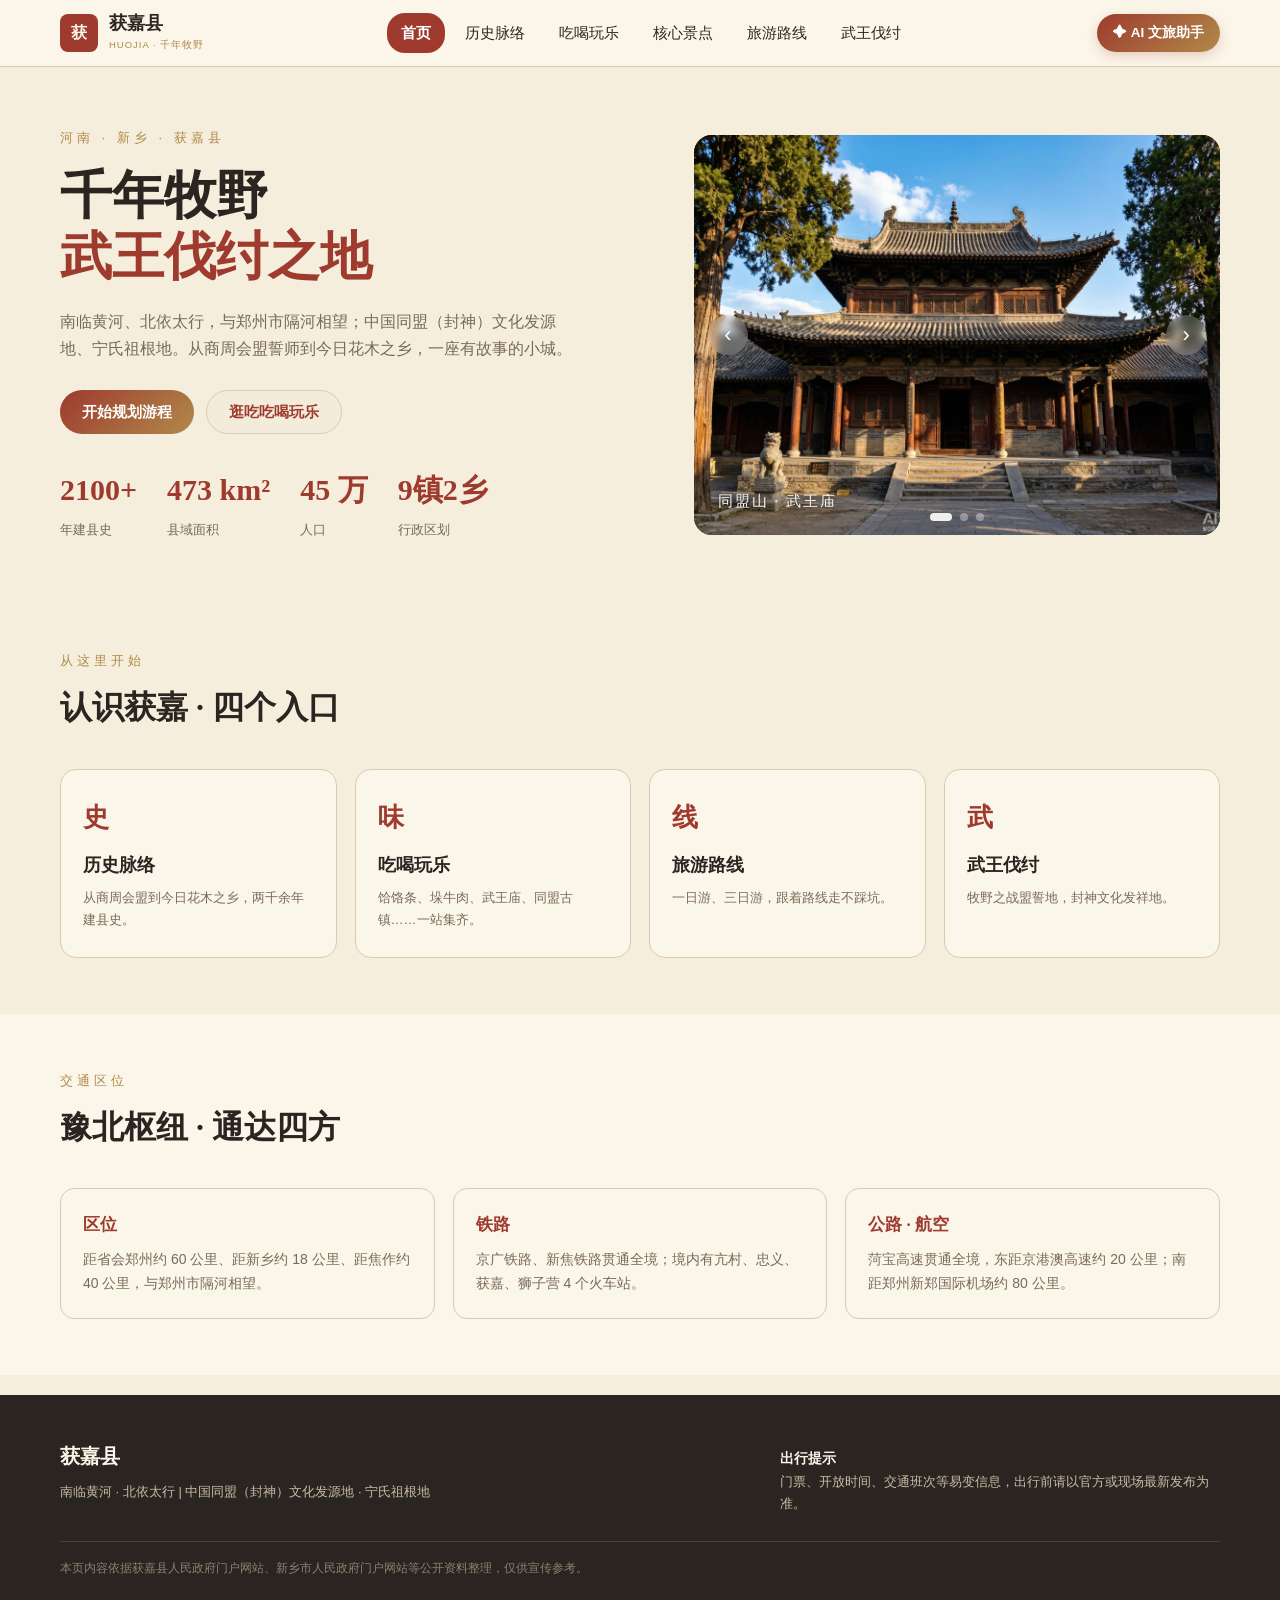
==== index.html @ 77fca11f "init" ====
<!DOCTYPE html>
<html lang="zh-CN">
<head>
<meta charset="UTF-8">
<meta name="viewport" content="width=device-width, initial-scale=1.0">
<title>获嘉县 · 千年牧野 武王伐纣之地</title>
<link rel="stylesheet" href="style.css">
</head>
<body>

<header class="nav">
  <div class="nav-in">
    <a class="brand" href="index.html">
      <span class="seal">获</span>
      <span class="brand-text"><b>获嘉县</b><small>HUOJIA · 千年牧野</small></span>
    </a>
    <nav class="nav-links" id="navLinks">
      <a href="index.html" class="active">首页</a>
      <a href="history.html">历史脉络</a>
      <a href="life.html">吃喝玩乐</a>
      <a href="spots.html">核心景点</a>
      <a href="routes.html">旅游路线</a>
      <a href="wuwang.html">武王伐纣</a>
    </nav>
    <div class="nav-right">
      <button class="ai-btn" onclick="openChat()">✦ AI 文旅助手</button>
      <button class="menu-btn" onclick="toggleMenu()">☰</button>
    </div>
  </div>
</header>

<div class="hero">
  <div class="wrap hero-grid">
    <div>
      <div class="eyebrow">河南 · 新乡 · 获嘉县</div>
      <h1>千年牧野<br><em>武王伐纣之地</em></h1>
      <p class="sub">南临黄河、北依太行，与郑州市隔河相望；中国同盟（封神）文化发源地、宁氏祖根地。从商周会盟誓师到今日花木之乡，一座有故事的小城。</p>
      <div class="cta-row">
        <a class="btn btn-primary" href="routes.html">开始规划游程</a>
        <a class="btn btn-ghost" href="life.html">逛吃吃喝玩乐</a>
      </div>
      <div class="stats">
        <div class="stat"><b>2100+</b><span>年建县史</span></div>
        <div class="stat"><b>473 km²</b><span>县域面积</span></div>
        <div class="stat"><b>45 万</b><span>人口</span></div>
        <div class="stat"><b>9镇2乡</b><span>行政区划</span></div>
      </div>
    </div>
    <div class="hero-visual carousel" data-auto="5000">
      <div class="carousel-track">
        <div class="carousel-slide active"><img src="images/carousel-2.png" alt="同盟山武王庙"><div class="cap">同盟山 · 武王庙</div></div>
        <div class="carousel-slide"><img src="images/carousel-1.png" alt="同盟古镇袁家村"><div class="cap">同盟古镇 · 袁家村</div></div>
        <div class="carousel-slide"><img src="images/carousel-3.png" alt="获嘉月季花海"><div class="cap">花木之乡 · 月季花海</div></div>
      </div>
      <button class="carousel-prev" aria-label="上一张">‹</button>
      <button class="carousel-next" aria-label="下一张">›</button>
      <div class="carousel-dots"><span class="active"></span><span></span><span></span></div>
    </div>
  </div>
</div>

<section>
  <div class="wrap">
    <div class="sec-head">
      <div class="eyebrow">从这里开始</div>
      <h2>认识获嘉 · 四个入口</h2>
    </div>
    <div class="entry-grid">
      <a class="entry" href="history.html"><div class="ico">史</div><h3>历史脉络</h3><p>从商周会盟到今日花木之乡，两千余年建县史。</p></a>
      <a class="entry" href="life.html"><div class="ico">味</div><h3>吃喝玩乐</h3><p>饸饹条、垛牛肉、武王庙、同盟古镇……一站集齐。</p></a>
      <a class="entry" href="routes.html"><div class="ico">线</div><h3>旅游路线</h3><p>一日游、三日游，跟着路线走不踩坑。</p></a>
      <a class="entry" href="wuwang.html"><div class="ico">武</div><h3>武王伐纣</h3><p>牧野之战盟誓地，封神文化发祥地。</p></a>
    </div>
  </div>
</section>

<section class="band">
  <div class="wrap">
    <div class="sec-head">
      <div class="eyebrow">交通区位</div>
      <h2>豫北枢纽 · 通达四方</h2>
    </div>
    <div class="traffic">
      <div class="t-item"><h3>区位</h3><p>距省会郑州约 60 公里、距新乡约 18 公里、距焦作约 40 公里，与郑州市隔河相望。</p></div>
      <div class="t-item"><h3>铁路</h3><p>京广铁路、新焦铁路贯通全境；境内有亢村、忠义、获嘉、狮子营 4 个火车站。</p></div>
      <div class="t-item"><h3>公路 · 航空</h3><p>菏宝高速贯通全境，东距京港澳高速约 20 公里；南距郑州新郑国际机场约 80 公里。</p></div>
    </div>
  </div>
</section>

<footer>
  <div class="wrap">
    <div class="f-top">
      <div><b>获嘉县</b><div class="f-note">南临黄河 · 北依太行 | 中国同盟（封神）文化发源地 · 宁氏祖根地</div></div>
      <div class="f-note"><b style="font-size:14px">出行提示</b><br>门票、开放时间、交通班次等易变信息，出行前请以官方或现场最新发布为准。</div>
    </div>
    <div class="f-line"></div>
    <div class="f-copy">本页内容依据获嘉县人民政府门户网站、新乡市人民政府门户网站等公开资料整理，仅供宣传参考。</div>
  </div>
</footer>

<!-- AI 对话浮层 -->
<div class="chat-mask" id="chatMask" onclick="if(event.target===this)closeChat()">
  <div class="chat-panel">
    <div class="chat-head">
      <span>✦</span><span class="tt">AI 文旅智能体</span><span class="st">在线</span>
      <button class="x" onclick="closeChat()">×</button>
    </div>
    <div class="chat-body" id="chatBody">
      <div class="msg ai">你好，我是获嘉文旅智能体，可以帮你规划游程、推荐美食景点。</div>
      <div class="chips">
        <button onclick="ask('3天研学路线')">3天研学路线</button>
        <button onclick="ask('特色美食推荐')">特色美食推荐</button>
        <button onclick="ask('武王伐纣玩法')">武王伐纣玩法</button>
      </div>
    </div>
    <div class="chat-input">
      <input id="chatInput" placeholder="描述你的研学需求…">
      <button onclick="ask(document.getElementById('chatInput').value)">↑</button>
    </div>
  </div>
</div>

<script src="app.js"></script>
</body>
</html>
---- style.css ----
/* 获嘉县旅游网站 · 共享样式 */
:root{
  --bg:#F5EEDC; --surface:#FBF6EA; --surface2:#F4ECDB;
  --ink:#2B2521; --sub:#7A6A57; --muted:#9A8C78;
  --bronze:#B0894A; --cinnabar:#9E3B2E; --line:#D9CBB0;
  --jade:#6E7F4E; --terra:#8A5A44; --gold:#D9A05B;
  --serif:"Noto Serif SC","Songti SC","SimSun","STSong",serif;
  --sans:"Noto Sans SC","PingFang SC","Microsoft YaHei",sans-serif;
}
*{margin:0;padding:0;box-sizing:border-box;-webkit-tap-highlight-color:transparent}
html{scroll-behavior:smooth}
body{font-family:var(--sans);color:var(--ink);background:var(--bg);line-height:1.7}
a{color:inherit;text-decoration:none}
button{font-family:inherit;cursor:pointer;border:none;background:none}
img{max-width:100%;display:block}
.wrap{max-width:1200px;margin:0 auto;padding:0 20px}

/* 导航 */
.nav{position:sticky;top:0;z-index:50;background:rgba(251,246,234,.97);border-bottom:1px solid var(--line);backdrop-filter:blur(6px)}
.nav-in{max-width:1200px;margin:0 auto;padding:0 20px;height:66px;display:flex;align-items:center;justify-content:space-between;gap:16px}
.brand{display:flex;align-items:center;gap:11px}
.seal{width:38px;height:38px;background:var(--cinnabar);border-radius:8px;color:#FBF6EA;font-family:var(--serif);font-weight:700;font-size:16px;display:flex;align-items:center;justify-content:center;flex:none}
.brand-text{line-height:1.15}
.brand-text b{font-family:var(--serif);font-size:18px;display:block}
.brand-text small{font-size:9.5px;color:var(--bronze);letter-spacing:1px}
.nav-links{display:flex;gap:6px;align-items:center}
.nav-links a{padding:7px 14px;border-radius:18px;font-size:15px;color:var(--ink)}
.nav-links a:hover{background:var(--surface2)}
.nav-links a.active{background:var(--cinnabar);color:#fff;font-weight:600}
.nav-right{display:flex;align-items:center;gap:10px}
.ai-btn{display:flex;align-items:center;gap:6px;height:38px;padding:0 16px;border-radius:19px;color:#fff;font-size:13.5px;font-weight:600;background:linear-gradient(135deg,#9E3B2E,#B0894A);box-shadow:0 4px 12px rgba(158,59,46,.22)}
.menu-btn{display:none;font-size:22px;color:var(--ink);padding:4px 8px}

/* Hero */
.hero{padding:60px 0 52px}
.hero-grid{display:grid;grid-template-columns:1.05fr .95fr;gap:52px;align-items:center}
.eyebrow{font-size:13px;color:var(--bronze);letter-spacing:4px;margin-bottom:16px}
.hero h1{font-family:var(--serif);font-size:52px;line-height:1.18;font-weight:800}
.hero h1 em{font-style:normal;color:var(--cinnabar)}
.hero .sub{font-size:16px;color:var(--sub);margin:20px 0 28px;max-width:520px}
.cta-row{display:flex;gap:12px;flex-wrap:wrap}
.btn{display:inline-flex;align-items:center;gap:6px;height:44px;padding:0 22px;border-radius:22px;font-size:14.5px;font-weight:600}
.btn-primary{background:linear-gradient(135deg,#9E3B2E,#B0894A);color:#fff}
.btn-ghost{background:var(--surface2);color:var(--cinnabar);border:1px solid var(--line)}
.stats{display:flex;flex-wrap:wrap;gap:30px;margin-top:30px}
.stat b{font-family:var(--serif);font-size:30px;color:var(--cinnabar);display:block}
.stat span{font-size:13px;color:var(--sub)}
.hero-visual{position:relative;height:400px;border-radius:18px;overflow:hidden;background:
  radial-gradient(120% 90% at 80% 10%,rgba(176,137,74,.38),transparent 55%),
  radial-gradient(120% 120% at 15% 90%,rgba(158,59,46,.34),transparent 55%),
  linear-gradient(150deg,#3a312a,#2B2521)}
.hero-visual .cap{position:absolute;left:24px;bottom:20px;color:#FBF6EA;font-family:var(--serif);font-size:15px;letter-spacing:2px;z-index:2;text-shadow:0 2px 8px rgba(0,0,0,.4)}
.hero-visual img{position:absolute;inset:0;width:100%;height:100%;object-fit:cover}

/* 轮播图 */
.carousel{position:relative}
.carousel-track{position:relative;width:100%;height:100%}
.carousel-slide{position:absolute;inset:0;opacity:0;transition:opacity .7s ease}
.carousel-slide.active{opacity:1;z-index:1}
.carousel-slide .cap{transition:opacity .5s .2s}
.carousel-slide:not(.active) .cap{opacity:0}
.carousel-prev,.carousel-next{position:absolute;top:50%;transform:translateY(-50%);z-index:3;width:40px;height:40px;border-radius:50%;border:none;background:rgba(255,255,255,.2);backdrop-filter:blur(4px);color:#fff;font-size:22px;cursor:pointer;display:flex;align-items:center;justify-content:center;transition:background .2s}
.carousel-prev:hover,.carousel-next:hover{background:rgba(255,255,255,.4)}
.carousel-prev{left:14px}
.carousel-next{right:14px}
.carousel-dots{position:absolute;bottom:14px;left:50%;transform:translateX(-50%);z-index:3;display:flex;gap:8px}
.carousel-dots span{width:8px;height:8px;border-radius:50%;background:rgba(255,255,255,.35);cursor:pointer;transition:background .3s,width .3s}
.carousel-dots span.active{background:rgba(255,255,255,.9);width:22px;border-radius:4px}

.ww{position:relative}
.ww-bg{position:absolute;inset:0;width:100%;height:100%;object-fit:cover;opacity:.42}
.ww .inner{position:relative;z-index:2}
.spot-img{height:170px;border-radius:12px;overflow:hidden;margin-bottom:14px}
.spot-img img{width:100%;height:100%;object-fit:cover;display:block}
.q-img{height:150px;border-radius:14px;overflow:hidden;margin-bottom:14px;box-shadow:0 4px 12px rgba(43,37,33,.1)}
.q-img img{width:100%;height:100%;object-fit:cover;display:block;transition:transform .4s ease}
.q-card:hover .q-img img{transform:scale(1.05)}

/* 区块 */
section{padding:56px 0}
.sec-head{margin-bottom:34px}
.sec-head .eyebrow{margin-bottom:8px}
.sec-head h2{font-family:var(--serif);font-size:32px;font-weight:800}
.sec-head p{color:var(--sub);margin-top:8px;max-width:640px}
.band{background:var(--surface)}

/* 时间轴 */
.timeline{display:flex;flex-direction:column;gap:14px}
.tl-item{display:grid;grid-template-columns:90px 1fr;gap:22px;background:var(--surface);border:1px solid var(--line);border-radius:14px;padding:20px 22px;align-items:start;cursor:pointer;transition:border-color .15s,box-shadow .15s}
.tl-item:hover{border-color:var(--bronze);box-shadow:0 4px 14px rgba(180,140,90,.12)}
.tl-era{font-family:var(--serif);font-weight:700;font-size:17px;color:var(--cinnabar)}
.tl-item h3{font-family:var(--serif);font-size:18px;margin-bottom:4px}
.tl-item p{color:var(--sub);font-size:15px}

/* 四象限 */
.quad{display:grid;grid-template-columns:repeat(4,1fr);gap:18px}
.q-card{background:var(--surface);border:1px solid var(--line);border-radius:18px;padding:20px 18px 22px;cursor:pointer;transition:transform .25s ease,box-shadow .25s ease}
.q-card:hover{transform:translateY(-5px);box-shadow:0 14px 36px rgba(43,37,33,.12)}
.q-badge{width:40px;height:40px;border-radius:10px;display:flex;align-items:center;justify-content:center;font-family:var(--serif);font-size:20px;font-weight:700;color:#fff;margin-bottom:10px;box-shadow:0 3px 10px rgba(0,0,0,.18)}
.q-card h3{font-family:var(--serif);font-size:18px;margin-bottom:10px;color:var(--ink)}
.q-card ul{list-style:none}
.q-card li{font-size:13.5px;color:var(--sub);padding:5.5px 0;border-bottom:1px dashed var(--line);line-height:1.55}
.q-card li:last-child{border-bottom:none}
.q-card li::before{content:"·";color:var(--bronze);margin-right:8px;font-weight:700}

/* 景点卡片 */
.spots{display:grid;grid-template-columns:repeat(3,1fr);gap:18px}
.spot{background:var(--surface);border:1px solid var(--line);border-radius:16px;padding:22px;cursor:pointer;transition:transform .15s,box-shadow .15s}
.spot:hover{transform:translateY(-3px);box-shadow:0 8px 24px rgba(43,37,33,.08)}
.spot h3{font-family:var(--serif);font-size:18px;margin-bottom:6px}
.spot .meta{font-size:12px;color:var(--bronze);margin-bottom:8px}
.spot p{font-size:14px;color:var(--sub)}
.spot.full{grid-column:1/-1}

/* 路线 */
.routes{display:grid;grid-template-columns:1fr 1fr;gap:18px}
.route{background:var(--surface);border:1px solid var(--line);border-radius:16px;padding:24px;cursor:pointer;transition:border-color .15s,box-shadow .15s,transform .15s}
.route:hover{border-color:var(--bronze);box-shadow:0 8px 24px rgba(43,37,33,.1)}
.route .tag{display:inline-block;font-size:12px;color:#fff;padding:3px 14px;border-radius:14px;margin-bottom:12px}
.route h3{font-family:var(--serif);font-size:19px;margin-bottom:10px}
.route ol{padding-left:20px;color:var(--sub);font-size:14.5px}
.route ol li{margin:6px 0}

/* 专题深色 */
.ww{background:linear-gradient(150deg,#2B2521,#3a312a);border-radius:18px;color:#FBF6EA;padding:48px;position:relative;overflow:hidden}
.ww .eyebrow{color:var(--bronze)}
.ww h2{font-family:var(--serif);font-size:32px;font-weight:800;line-height:1.3}
.ww p{color:#C9BBA6;margin-top:18px;max-width:720px;font-size:16px}

/* 非遗 */
.ich-list{display:grid;grid-template-columns:repeat(3,1fr);gap:14px}
.ich{display:flex;align-items:center;gap:12px;background:var(--surface);border:1px solid var(--line);border-radius:12px;padding:16px 18px;cursor:pointer;transition:border-color .15s,box-shadow .15s}
.ich:hover{border-color:var(--bronze);box-shadow:0 4px 14px rgba(180,140,90,.12)}
.ich .lv{font-size:11px;color:#fff;background:var(--bronze);padding:2px 8px;border-radius:10px;white-space:nowrap}
.ich b{font-family:var(--serif);font-size:16px;font-weight:700}

/* 非遗详情弹窗 */
.detail-mask{position:fixed;inset:0;background:rgba(45,35,20,.55);z-index:90;display:flex;align-items:center;justify-content:center;padding:16px;opacity:0;pointer-events:none;transition:opacity .25s}
.detail-mask.on{opacity:1;pointer-events:auto}
.detail-panel{background:var(--surface);border:1px solid var(--line);border-radius:16px;max-width:520px;width:100%;max-height:80vh;display:flex;flex-direction:column;box-shadow:0 20px 60px rgba(0,0,0,.25);transform:translateY(12px);transition:transform .25s}
.detail-mask.on .detail-panel{transform:translateY(0)}
.detail-head{display:flex;align-items:center;justify-content:space-between;padding:14px 18px;border-bottom:1px solid var(--line)}
.detail-head h3{font-family:var(--serif);font-size:18px}
.detail-head .x{width:32px;height:32px;border-radius:50%;border:none;background:var(--surface2);color:var(--ink);font-size:18px;cursor:pointer;display:flex;align-items:center;justify-content:center}
.detail-head .x:hover{background:var(--line)}
.detail-body{padding:18px;overflow-y:auto;font-size:14px;line-height:1.8}
.detail-body .tag{display:inline-block;font-size:11px;color:#fff;background:var(--bronze);padding:2px 10px;border-radius:10px;margin-bottom:12px}
.detail-body p{margin-bottom:12px;color:var(--sub)}
.detail-body p:last-child{margin-bottom:0}

/* 交通 */
.traffic{display:grid;grid-template-columns:repeat(3,1fr);gap:18px}
.t-item{background:var(--surface);border:1px solid var(--line);border-radius:14px;padding:22px}
.t-item h3{font-family:var(--serif);font-size:17px;margin-bottom:8px;color:var(--cinnabar)}
.t-item p{font-size:14px;color:var(--sub)}

/* 入口卡片（首页） */
.entry-grid{display:grid;grid-template-columns:repeat(4,1fr);gap:18px}
.entry{display:block;background:var(--surface);border:1px solid var(--line);border-radius:16px;padding:26px 22px;color:var(--ink);transition:transform .15s,box-shadow .15s}
.entry:hover{transform:translateY(-4px);box-shadow:0 10px 26px rgba(43,37,33,.1)}
.entry .ico{font-family:var(--serif);font-size:26px;font-weight:700;color:var(--cinnabar);margin-bottom:10px}
.entry h3{font-family:var(--serif);font-size:18px;margin-bottom:6px}
.entry p{font-size:13px;color:var(--sub)}

/* 页脚 */
footer{background:#2B2521;color:#C9BBA6;padding:44px 0 30px;margin-top:20px}
.f-top{display:flex;justify-content:space-between;flex-wrap:wrap;gap:24px}
footer b{color:#FBF6EA;font-family:var(--serif);font-size:20px}
.f-note{max-width:440px;font-size:13px;margin-top:8px}
.f-line{border-top:1px solid #4A4238;margin:26px 0 16px}
.f-copy{font-size:12px;color:#8C8170}

/* 面包屑 / 页面头 */
.pagehead{padding:40px 0 8px}
.pagehead .eyebrow{margin-bottom:8px}
.pagehead h1{font-family:var(--serif);font-size:36px;font-weight:800}

/* AI 对话浮层 */
.chat-mask{display:none;position:fixed;inset:0;background:rgba(30,26,22,.45);z-index:100;align-items:flex-end;justify-content:flex-end;padding:20px}
.chat-mask.open{display:flex}
.chat-panel{width:400px;max-width:100%;height:min(600px,86vh);background:var(--surface);border-radius:22px;box-shadow:0 20px 60px rgba(0,0,0,.35);display:flex;flex-direction:column;overflow:hidden;animation:pop .2s ease}
@keyframes pop{from{opacity:0;transform:translateY(16px)}to{opacity:1;transform:none}}
.chat-head{display:flex;align-items:center;gap:10px;padding:15px 18px;color:#fff;background:linear-gradient(135deg,#9E3B2E,#B0894A)}
.chat-head .tt{font-size:15px;font-weight:600;flex:1}
.chat-head .st{font-size:11px;opacity:.9}
.chat-head .x{color:#fff;font-size:20px;line-height:1;padding:0 2px}
.chat-body{flex:1;overflow-y:auto;padding:16px;display:flex;flex-direction:column;gap:12px}
.msg{max-width:86%;padding:11px 13px;border-radius:14px;font-size:13.5px;line-height:1.7;white-space:pre-line;word-break:break-word}
.msg.ai{background:var(--surface2);color:var(--ink);align-self:flex-start;border-bottom-left-radius:4px}
.msg.user{background:var(--cinnabar);color:#fff;align-self:flex-end;border-bottom-right-radius:4px}
.msg.typing{display:flex;gap:4px;padding:14px 16px}
.msg.typing span{width:7px;height:7px;border-radius:50%;background:var(--muted);animation:blink 1s infinite}
.msg.typing span:nth-child(2){animation-delay:.15s}
.msg.typing span:nth-child(3){animation-delay:.3s}
@keyframes blink{0%,80%,100%{opacity:.25}40%{opacity:1}}
.chips{display:flex;flex-wrap:wrap;gap:8px}
.chips button{font-size:12px;color:var(--cinnabar);background:var(--surface2);border:1px solid var(--line);padding:7px 13px;border-radius:16px;transition:background .15s,color .15s}
.chips button:hover{background:var(--cinnabar);color:#fff}
.chat-input{display:flex;gap:8px;padding:12px;border-top:1px solid var(--line)}
.chat-input input{flex:1;height:42px;border:1px solid var(--line);border-radius:21px;padding:0 16px;font-size:13.5px;background:#fff;outline:none}
.chat-input input:focus{border-color:var(--bronze)}
.chat-input button{width:42px;height:42px;border-radius:21px;background:var(--cinnabar);color:#fff;font-size:18px;flex:none}

/* 响应式 */
@media (max-width:920px){
  .hero-grid{grid-template-columns:1fr}
  .hero h1{font-size:40px}
  .quad,.spots,.ich-list,.traffic,.entry-grid{grid-template-columns:1fr 1fr}
  .routes{grid-template-columns:1fr}
  .tl-item{grid-template-columns:1fr}
  .nav-links{display:none;position:absolute;top:66px;left:0;right:0;background:var(--surface);border-bottom:1px solid var(--line);flex-direction:column;align-items:stretch;padding:8px 16px}
  .nav-links.open{display:flex}
  .nav-links a{border-radius:10px}
  .menu-btn{display:block}
}
@media (max-width:560px){
  .quad,.spots,.ich-list,.traffic,.entry-grid{grid-template-columns:1fr}
  .q-img{height:200px;border-radius:14px;margin-bottom:14px}
  .q-card{padding:22px 18px}
  .q-card h3{font-size:20px}
  .pagehead h1{font-size:26px;line-height:1.3}
  .pagehead{padding:28px 0 4px}
  .nav-in{padding:0 14px;height:58px;gap:10px}
  .brand-text small{font-size:9px;letter-spacing:.5px}
  .ai-btn{padding:0 12px;font-size:12.5px;height:36px}
  .chat-panel{width:100%;height:82vh}
}
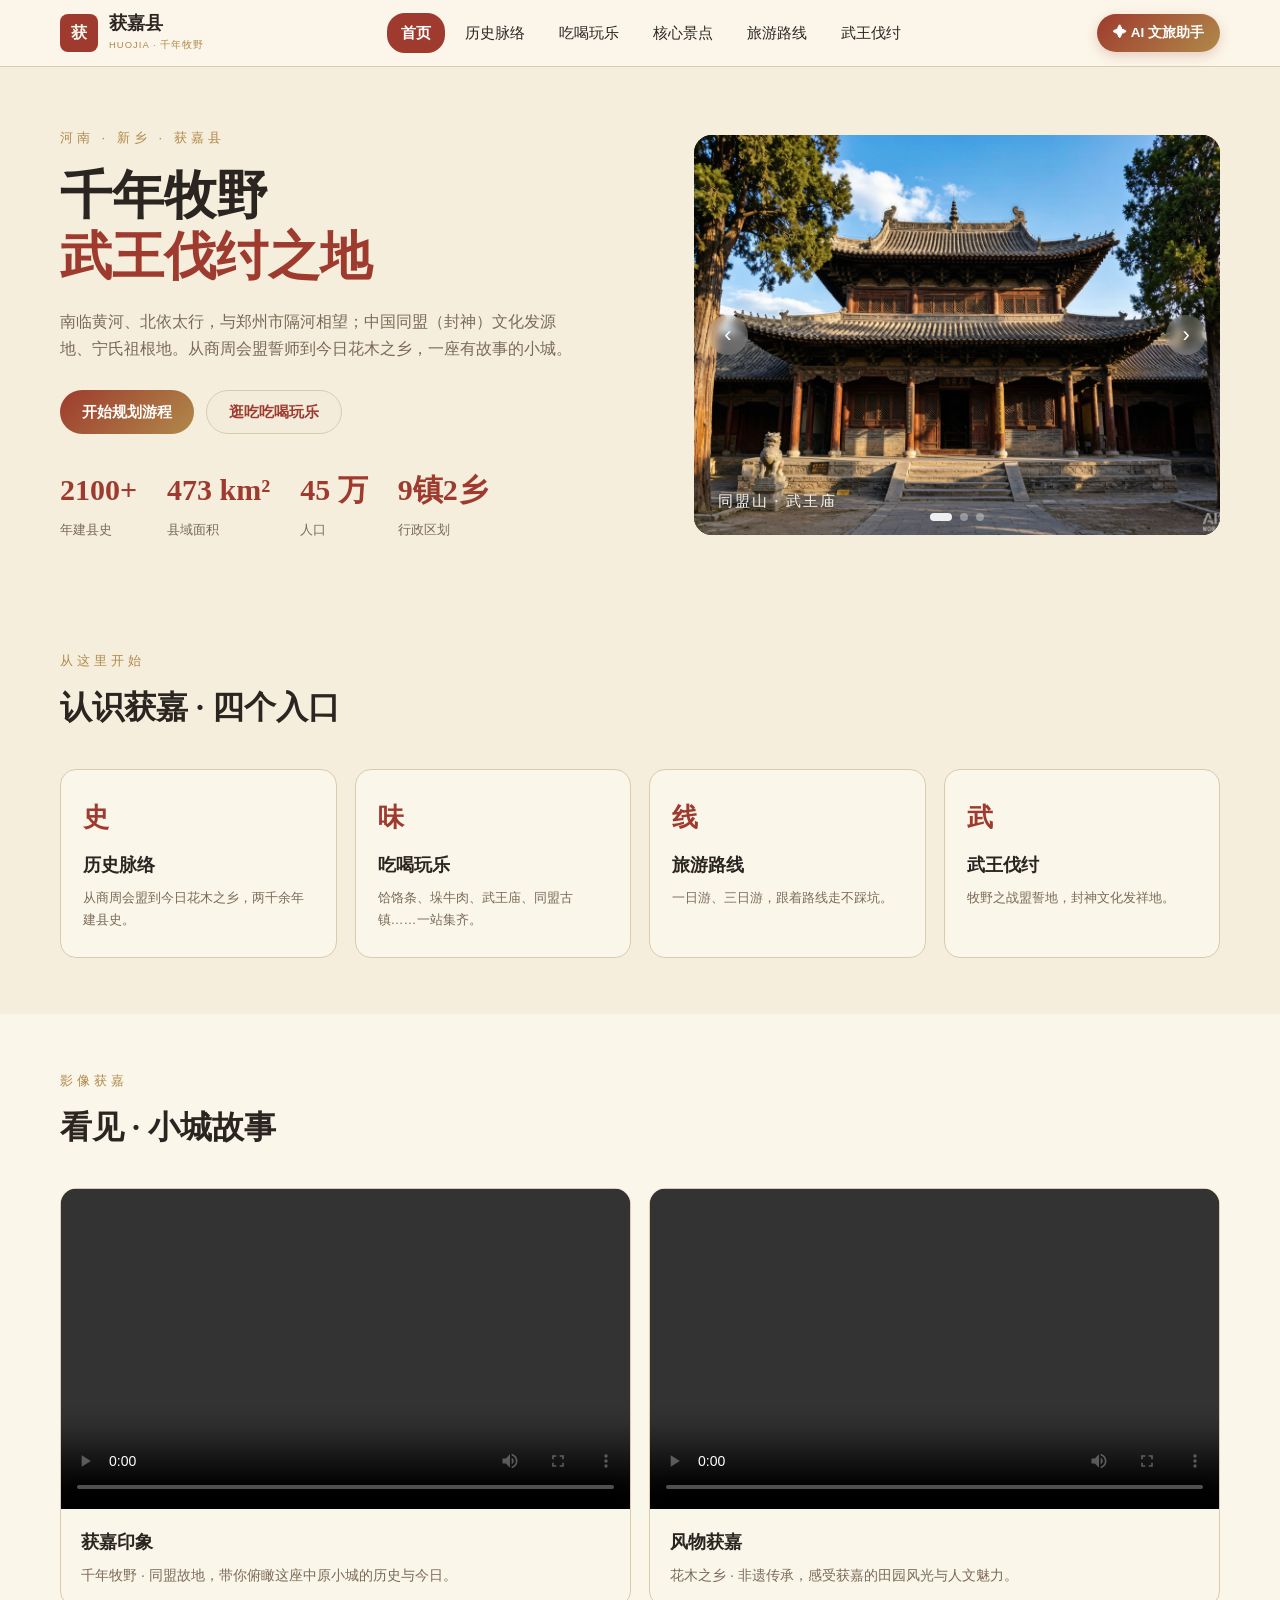
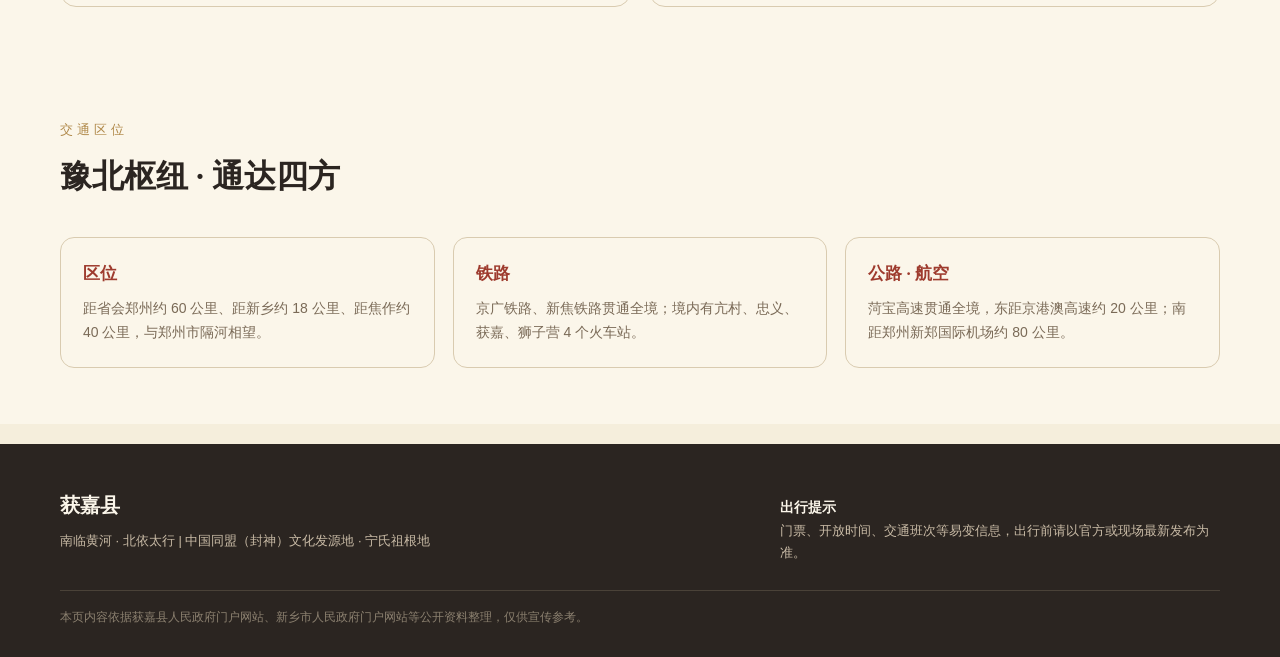
==== commit 8db074e5: "Add files via upload" ====
--- a/index.html
+++ b/index.html
@@ -77,6 +77,25 @@
 <section class="band">
   <div class="wrap">
     <div class="sec-head">
+      <div class="eyebrow">影像获嘉</div>
+      <h2>看见 · 小城故事</h2>
+    </div>
+    <div class="video-grid">
+      <div class="video-card">
+        <video src="videos/video1.mp4" controls preload="metadata" playsinline></video>
+        <div class="video-info"><h3>获嘉印象</h3><p>千年牧野 · 同盟故地，带你俯瞰这座中原小城的历史与今日。</p></div>
+      </div>
+      <div class="video-card">
+        <video src="videos/video2.mp4" controls preload="metadata" playsinline></video>
+        <div class="video-info"><h3>风物获嘉</h3><p>花木之乡 · 非遗传承，感受获嘉的田园风光与人文魅力。</p></div>
+      </div>
+    </div>
+  </div>
+</section>
+
+<section class="band">
+  <div class="wrap">
+    <div class="sec-head">
       <div class="eyebrow">交通区位</div>
       <h2>豫北枢纽 · 通达四方</h2>
     </div>
--- a/style.css
+++ b/style.css
@@ -149,6 +149,15 @@
 .detail-body p:last-child{margin-bottom:0}
 
 /* 交通 */
+/* 视频展示 */
+.video-grid{display:grid;grid-template-columns:1fr 1fr;gap:18px}
+.video-card{background:var(--surface);border:1px solid var(--line);border-radius:16px;overflow:hidden;transition:transform .15s,box-shadow .15s}
+.video-card:hover{transform:translateY(-3px);box-shadow:0 8px 24px rgba(43,37,33,.08)}
+.video-card video{width:100%;display:block;background:#000;aspect-ratio:16/9;object-fit:cover}
+.video-info{padding:18px 20px}
+.video-info h3{font-family:var(--serif);font-size:18px;margin-bottom:6px}
+.video-info p{font-size:14px;color:var(--sub);line-height:1.7}
+
 .traffic{display:grid;grid-template-columns:repeat(3,1fr);gap:18px}
 .t-item{background:var(--surface);border:1px solid var(--line);border-radius:14px;padding:22px}
 .t-item h3{font-family:var(--serif);font-size:17px;margin-bottom:8px;color:var(--cinnabar)}
@@ -205,7 +214,7 @@
 @media (max-width:920px){
   .hero-grid{grid-template-columns:1fr}
   .hero h1{font-size:40px}
-  .quad,.spots,.ich-list,.traffic,.entry-grid{grid-template-columns:1fr 1fr}
+  .quad,.spots,.ich-list,.traffic,.entry-grid,.video-grid{grid-template-columns:1fr 1fr}
   .routes{grid-template-columns:1fr}
   .tl-item{grid-template-columns:1fr}
   .nav-links{display:none;position:absolute;top:66px;left:0;right:0;background:var(--surface);border-bottom:1px solid var(--line);flex-direction:column;align-items:stretch;padding:8px 16px}
@@ -214,7 +223,7 @@
   .menu-btn{display:block}
 }
 @media (max-width:560px){
-  .quad,.spots,.ich-list,.traffic,.entry-grid{grid-template-columns:1fr}
+  .quad,.spots,.ich-list,.traffic,.entry-grid,.video-grid{grid-template-columns:1fr}
   .q-img{height:200px;border-radius:14px;margin-bottom:14px}
   .q-card{padding:22px 18px}
   .q-card h3{font-size:20px}
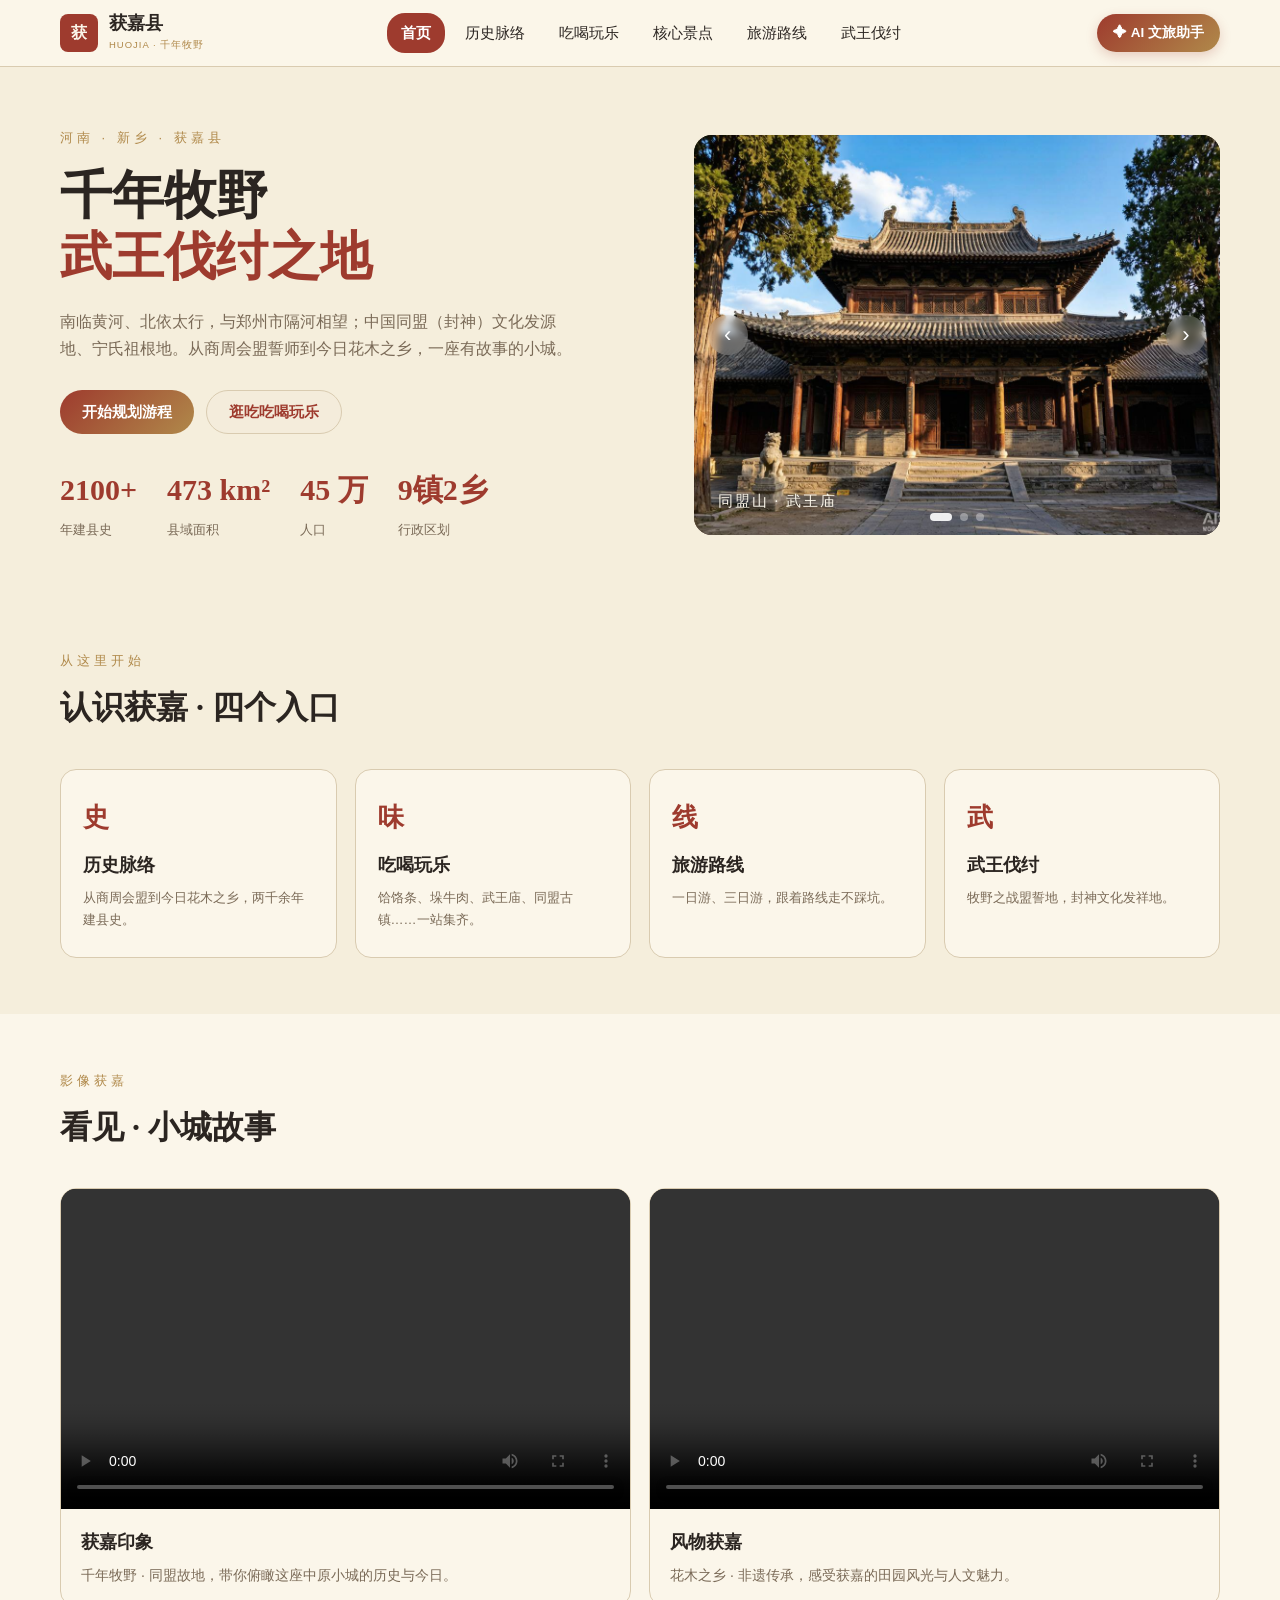
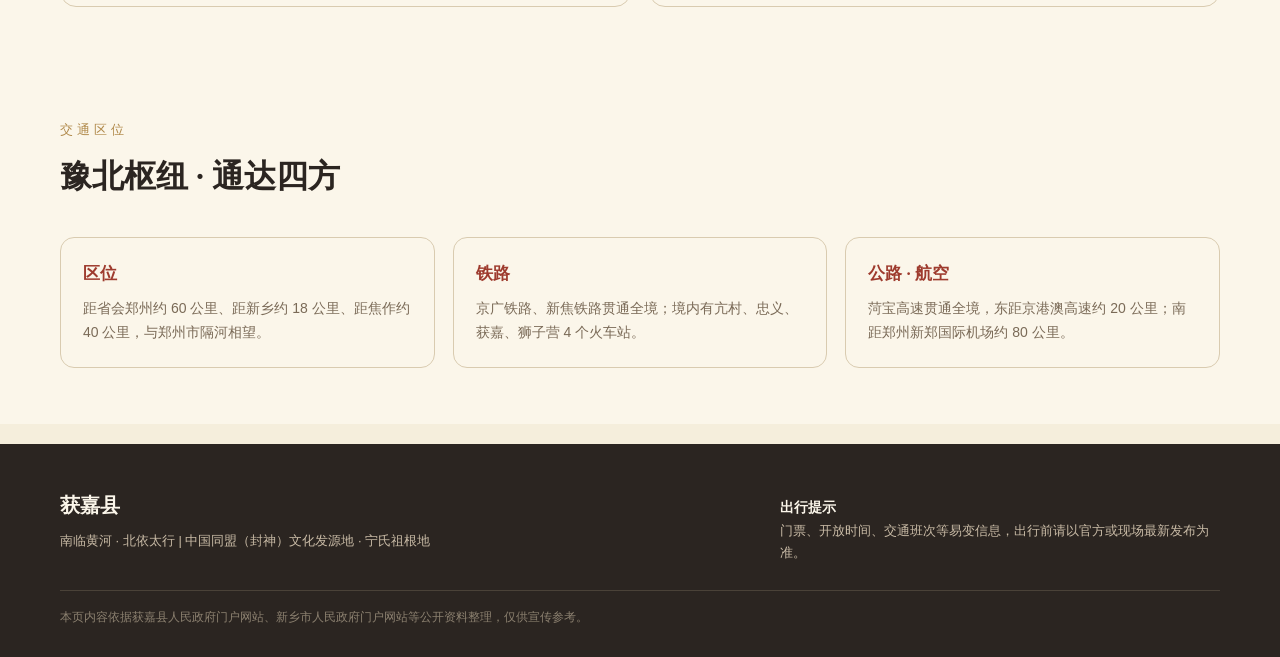
==== commit 69ea1253: "change" ====
--- a/index.html
+++ b/index.html
@@ -48,9 +48,9 @@
     </div>
     <div class="hero-visual carousel" data-auto="5000">
       <div class="carousel-track">
-        <div class="carousel-slide active"><img src="images/carousel-2.png" alt="同盟山武王庙"><div class="cap">同盟山 · 武王庙</div></div>
-        <div class="carousel-slide"><img src="images/carousel-1.png" alt="同盟古镇袁家村"><div class="cap">同盟古镇 · 袁家村</div></div>
-        <div class="carousel-slide"><img src="images/carousel-3.png" alt="获嘉月季花海"><div class="cap">花木之乡 · 月季花海</div></div>
+        <div class="carousel-slide active"><img src="images/carousel-2.jpg" alt="同盟山武王庙"><div class="cap">同盟山 · 武王庙</div></div>
+        <div class="carousel-slide"><img src="images/carousel-1.jpg" alt="同盟古镇袁家村"><div class="cap">同盟古镇 · 袁家村</div></div>
+        <div class="carousel-slide"><img src="images/carousel-3.jpg" alt="获嘉月季花海"><div class="cap">花木之乡 · 月季花海</div></div>
       </div>
       <button class="carousel-prev" aria-label="上一张">‹</button>
       <button class="carousel-next" aria-label="下一张">›</button>
